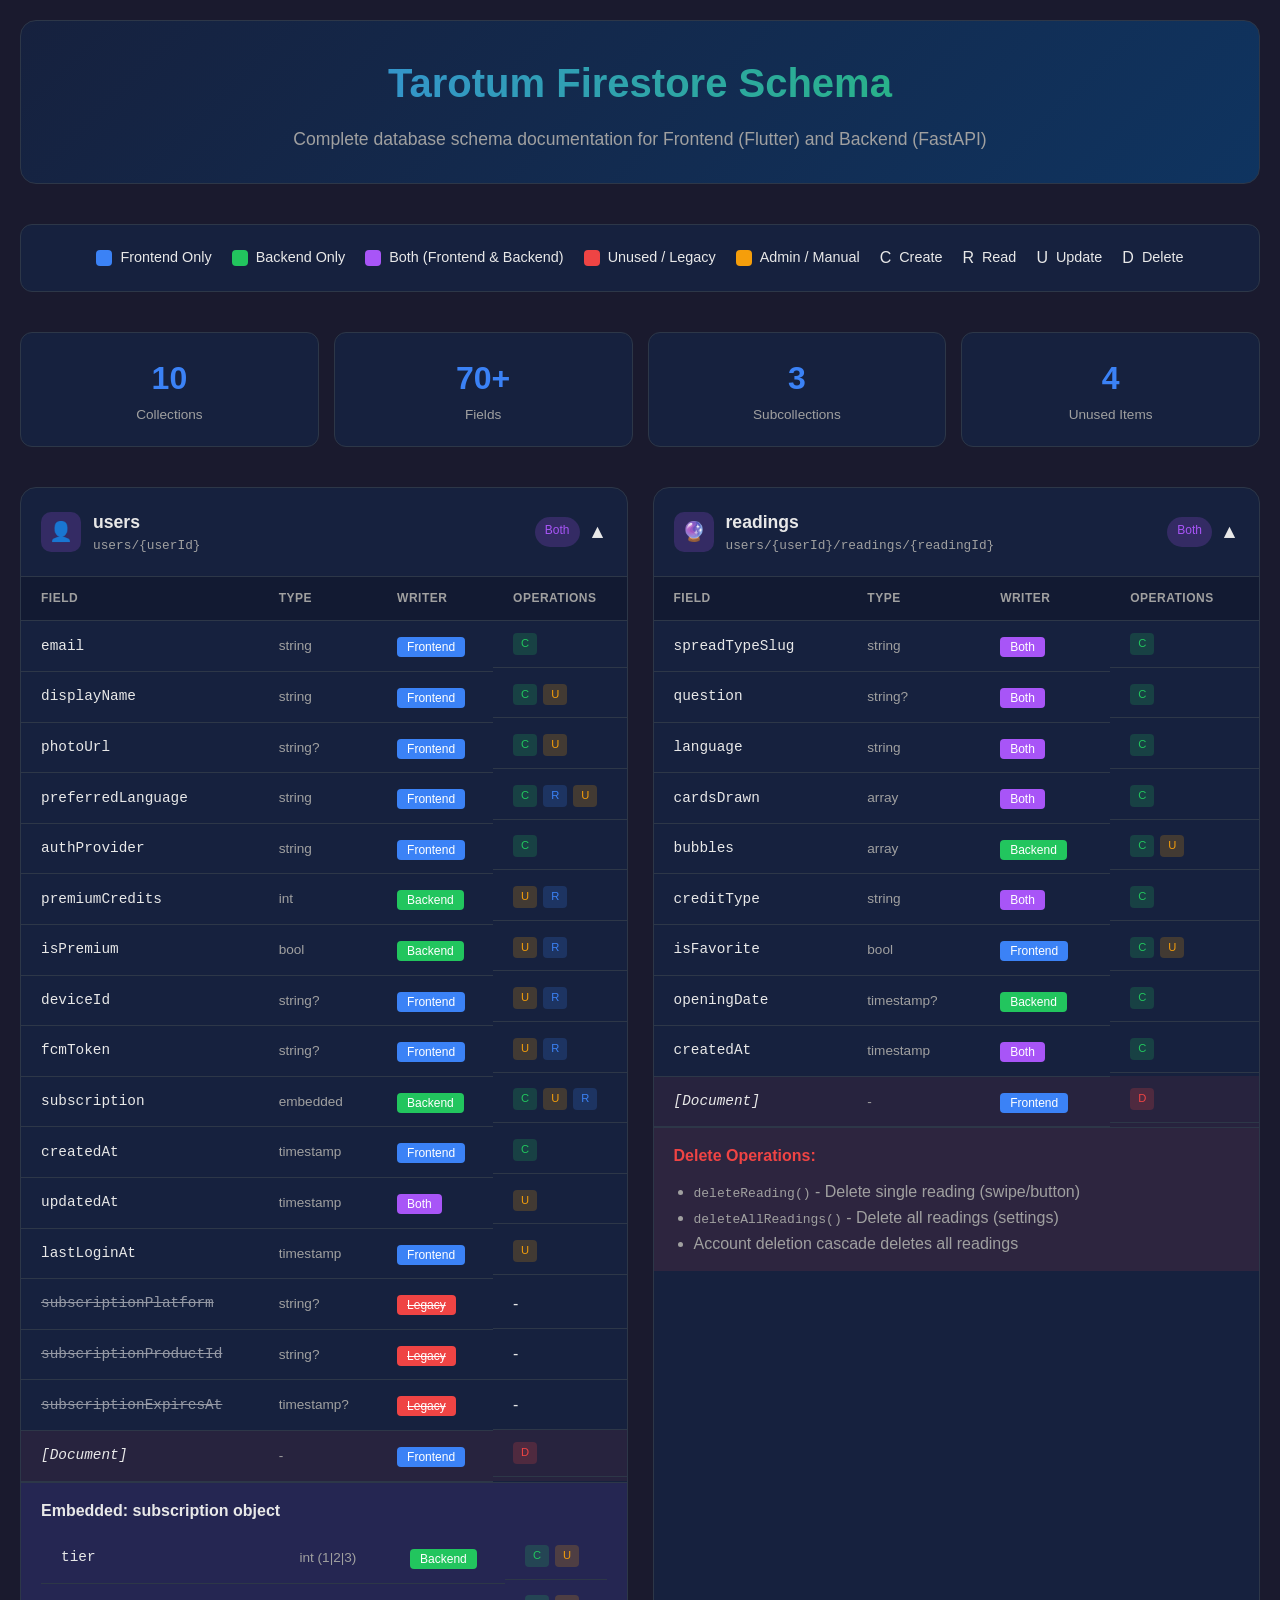
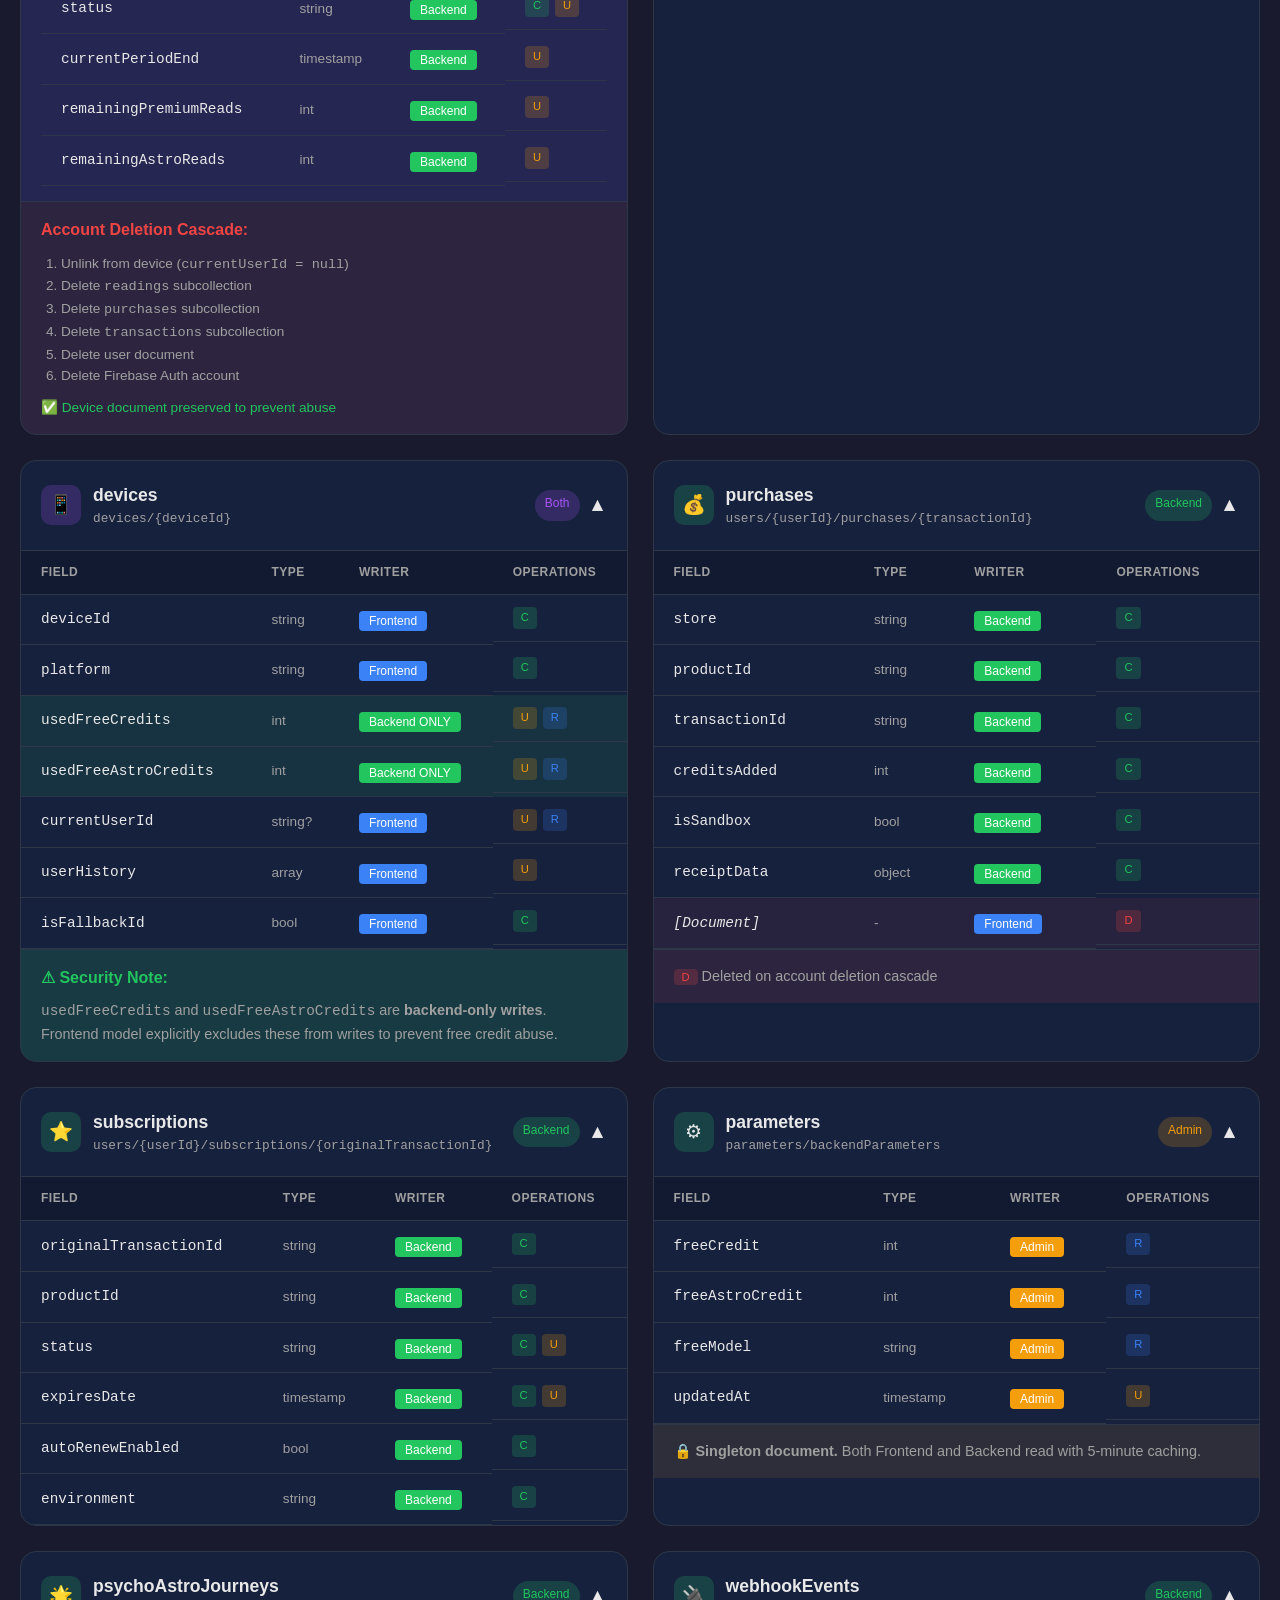
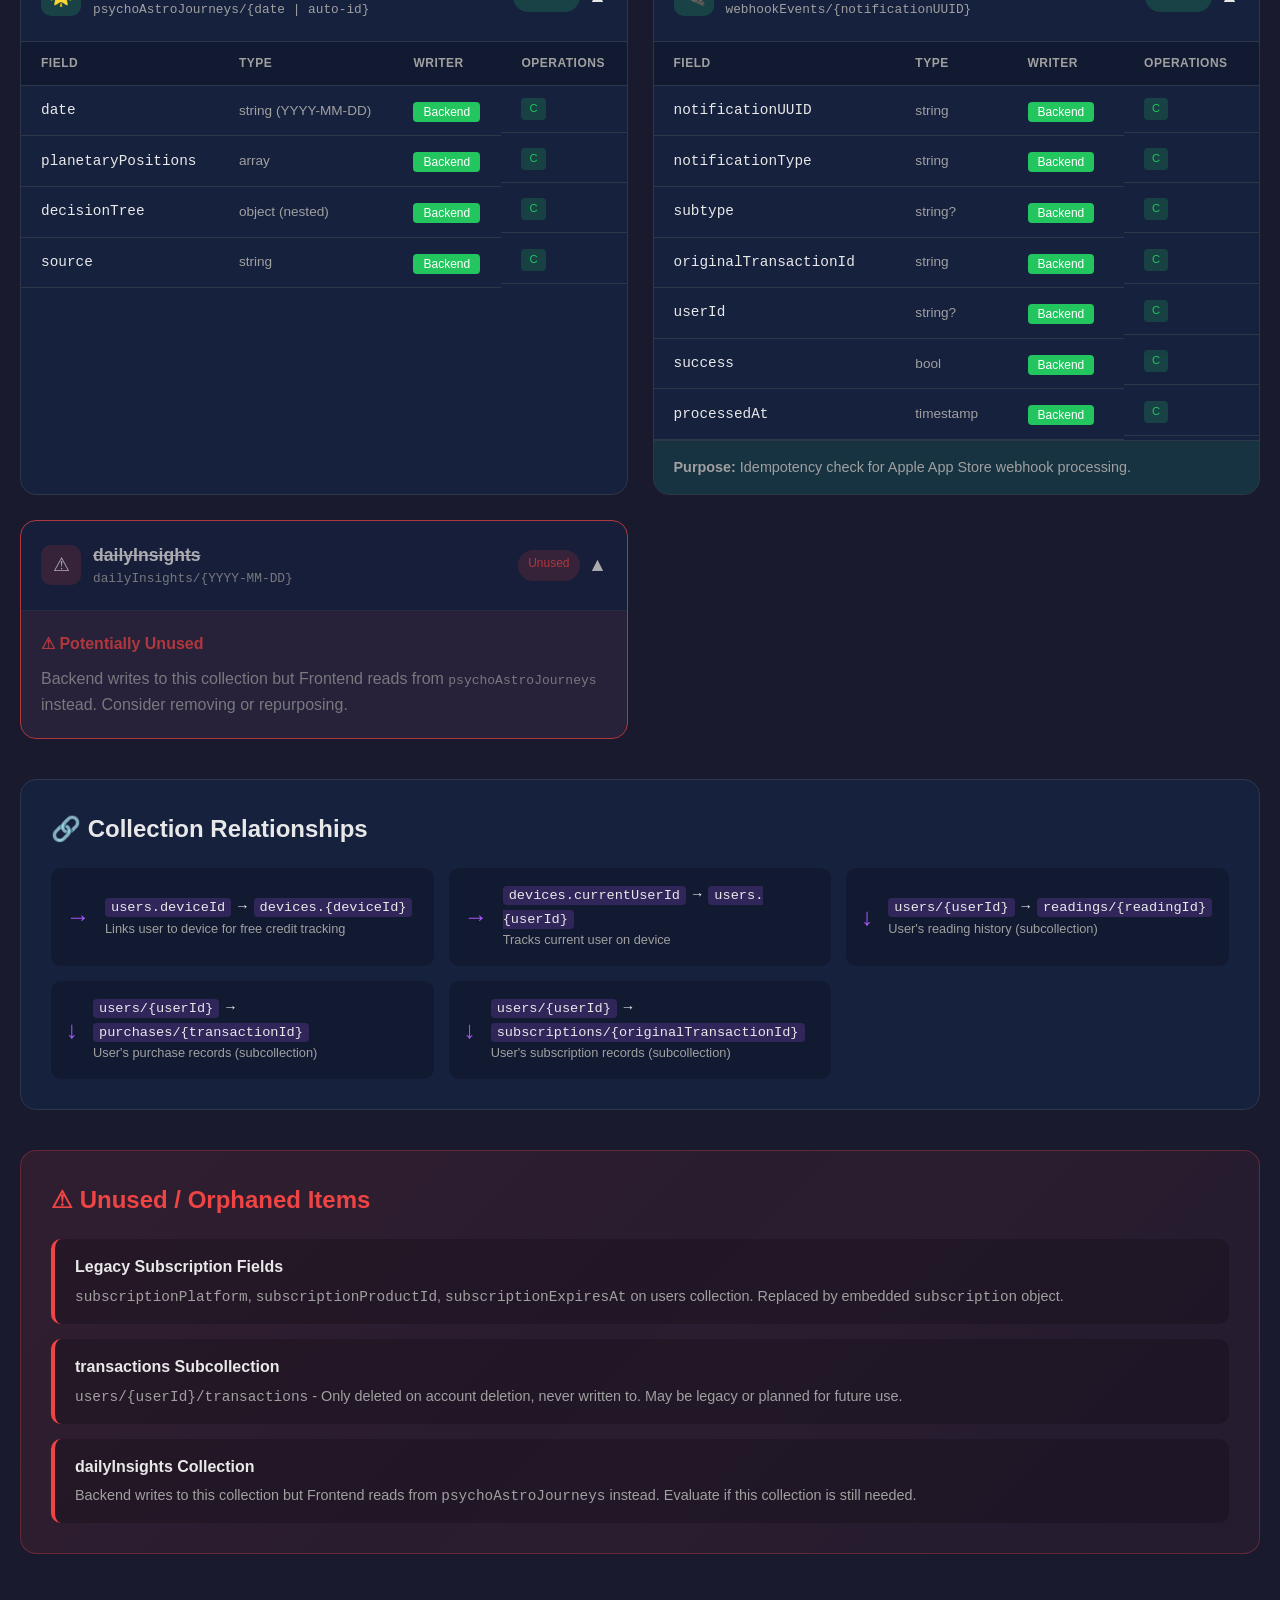
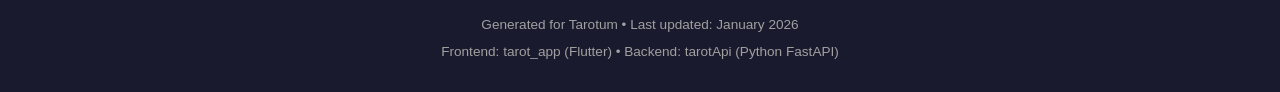
==== firestore-schema.html @ b643eccd "Update support email address across all documents from support@tarotum.app to tarotumusa@hotmail.com" ====
<!DOCTYPE html>
<html lang="en">
<head>
    <meta charset="UTF-8">
    <meta name="viewport" content="width=device-width, initial-scale=1.0">
    <title>Tarotum - Firestore Schema Documentation</title>
    <style>
        :root {
            --frontend-color: #3b82f6;
            --backend-color: #22c55e;
            --both-color: #a855f7;
            --unused-color: #ef4444;
            --admin-color: #f59e0b;
            --bg-dark: #1a1a2e;
            --bg-card: #16213e;
            --bg-card-hover: #1f3460;
            --text-primary: #e8e8e8;
            --text-secondary: #a0a0a0;
            --border-color: #2d3748;
        }

        * {
            margin: 0;
            padding: 0;
            box-sizing: border-box;
        }

        body {
            font-family: -apple-system, BlinkMacSystemFont, 'Segoe UI', Roboto, Oxygen, Ubuntu, sans-serif;
            background: var(--bg-dark);
            color: var(--text-primary);
            line-height: 1.6;
            padding: 20px;
        }

        .container {
            max-width: 1400px;
            margin: 0 auto;
        }

        header {
            text-align: center;
            margin-bottom: 40px;
            padding: 30px;
            background: linear-gradient(135deg, var(--bg-card) 0%, #0f3460 100%);
            border-radius: 16px;
            border: 1px solid var(--border-color);
        }

        header h1 {
            font-size: 2.5rem;
            margin-bottom: 10px;
            background: linear-gradient(90deg, var(--frontend-color), var(--backend-color));
            -webkit-background-clip: text;
            -webkit-text-fill-color: transparent;
            background-clip: text;
        }

        header p {
            color: var(--text-secondary);
            font-size: 1.1rem;
        }

        /* Legend */
        .legend {
            display: flex;
            flex-wrap: wrap;
            gap: 20px;
            justify-content: center;
            margin-bottom: 40px;
            padding: 20px;
            background: var(--bg-card);
            border-radius: 12px;
            border: 1px solid var(--border-color);
        }

        .legend-item {
            display: flex;
            align-items: center;
            gap: 8px;
            font-size: 0.9rem;
        }

        .legend-color {
            width: 16px;
            height: 16px;
            border-radius: 4px;
        }

        .legend-color.frontend { background: var(--frontend-color); }
        .legend-color.backend { background: var(--backend-color); }
        .legend-color.both { background: var(--both-color); }
        .legend-color.unused { background: var(--unused-color); }
        .legend-color.admin { background: var(--admin-color); }

        .legend-icon {
            font-size: 1rem;
        }

        /* Stats */
        .stats {
            display: grid;
            grid-template-columns: repeat(auto-fit, minmax(150px, 1fr));
            gap: 15px;
            margin-bottom: 40px;
        }

        .stat-card {
            background: var(--bg-card);
            padding: 20px;
            border-radius: 12px;
            text-align: center;
            border: 1px solid var(--border-color);
        }

        .stat-number {
            font-size: 2rem;
            font-weight: bold;
            color: var(--frontend-color);
        }

        .stat-label {
            color: var(--text-secondary);
            font-size: 0.85rem;
        }

        /* Collections Grid */
        .collections-grid {
            display: grid;
            grid-template-columns: repeat(auto-fit, minmax(400px, 1fr));
            gap: 25px;
            margin-bottom: 40px;
        }

        /* Collection Card */
        .collection-card {
            background: var(--bg-card);
            border-radius: 16px;
            border: 1px solid var(--border-color);
            overflow: hidden;
            transition: transform 0.2s, box-shadow 0.2s;
        }

        .collection-card:hover {
            transform: translateY(-4px);
            box-shadow: 0 10px 40px rgba(0, 0, 0, 0.3);
        }

        .collection-header {
            padding: 20px;
            cursor: pointer;
            display: flex;
            justify-content: space-between;
            align-items: center;
            border-bottom: 1px solid var(--border-color);
        }

        .collection-header:hover {
            background: var(--bg-card-hover);
        }

        .collection-title {
            display: flex;
            align-items: center;
            gap: 12px;
        }

        .collection-icon {
            width: 40px;
            height: 40px;
            border-radius: 10px;
            display: flex;
            align-items: center;
            justify-content: center;
            font-size: 1.2rem;
        }

        .collection-icon.frontend { background: rgba(59, 130, 246, 0.2); }
        .collection-icon.backend { background: rgba(34, 197, 94, 0.2); }
        .collection-icon.both { background: rgba(168, 85, 247, 0.2); }
        .collection-icon.unused { background: rgba(239, 68, 68, 0.2); }

        .collection-name {
            font-size: 1.1rem;
            font-weight: 600;
        }

        .collection-path {
            font-size: 0.8rem;
            color: var(--text-secondary);
            font-family: 'Monaco', 'Menlo', monospace;
        }

        .collection-badges {
            display: flex;
            gap: 8px;
        }

        .badge {
            padding: 4px 10px;
            border-radius: 20px;
            font-size: 0.75rem;
            font-weight: 500;
        }

        .badge.frontend { background: rgba(59, 130, 246, 0.2); color: var(--frontend-color); }
        .badge.backend { background: rgba(34, 197, 94, 0.2); color: var(--backend-color); }
        .badge.both { background: rgba(168, 85, 247, 0.2); color: var(--both-color); }
        .badge.unused { background: rgba(239, 68, 68, 0.2); color: var(--unused-color); }

        .toggle-icon {
            font-size: 1.2rem;
            transition: transform 0.3s;
        }

        .collection-card.expanded .toggle-icon {
            transform: rotate(180deg);
        }

        /* Fields Table */
        .fields-container {
            max-height: 0;
            overflow: hidden;
            transition: max-height 0.3s ease-out;
        }

        .collection-card.expanded .fields-container {
            max-height: 2000px;
        }

        .fields-table {
            width: 100%;
            border-collapse: collapse;
        }

        .fields-table th,
        .fields-table td {
            padding: 12px 20px;
            text-align: left;
            border-bottom: 1px solid var(--border-color);
        }

        .fields-table th {
            background: rgba(0, 0, 0, 0.2);
            font-size: 0.75rem;
            text-transform: uppercase;
            letter-spacing: 0.5px;
            color: var(--text-secondary);
        }

        .fields-table tr:hover {
            background: var(--bg-card-hover);
        }

        .field-name {
            font-family: 'Monaco', 'Menlo', monospace;
            font-size: 0.9rem;
        }

        .field-type {
            color: var(--text-secondary);
            font-size: 0.85rem;
        }

        .operations {
            display: flex;
            gap: 6px;
        }

        .op-badge {
            padding: 2px 8px;
            border-radius: 4px;
            font-size: 0.7rem;
            font-weight: 500;
        }

        .op-badge.create { background: rgba(34, 197, 94, 0.2); color: #22c55e; }
        .op-badge.read { background: rgba(59, 130, 246, 0.2); color: #3b82f6; }
        .op-badge.update { background: rgba(245, 158, 11, 0.2); color: #f59e0b; }
        .op-badge.delete { background: rgba(239, 68, 68, 0.2); color: #ef4444; }

        .writer-badge {
            padding: 3px 10px;
            border-radius: 4px;
            font-size: 0.75rem;
            font-weight: 500;
        }

        .writer-badge.frontend { background: var(--frontend-color); color: white; }
        .writer-badge.backend { background: var(--backend-color); color: white; }
        .writer-badge.both { background: var(--both-color); color: white; }
        .writer-badge.admin { background: var(--admin-color); color: white; }
        .writer-badge.unused { background: var(--unused-color); color: white; text-decoration: line-through; }

        /* Subcollection indicator */
        .subcollection-indicator {
            font-size: 0.7rem;
            color: var(--text-secondary);
            padding-left: 20px;
        }

        .subcollection-indicator::before {
            content: '└─ ';
        }

        /* Relationships Section */
        .relationships-section {
            margin-top: 40px;
            padding: 30px;
            background: var(--bg-card);
            border-radius: 16px;
            border: 1px solid var(--border-color);
        }

        .relationships-section h2 {
            margin-bottom: 20px;
            font-size: 1.5rem;
        }

        .relationship-list {
            display: grid;
            grid-template-columns: repeat(auto-fit, minmax(300px, 1fr));
            gap: 15px;
        }

        .relationship-item {
            display: flex;
            align-items: center;
            gap: 15px;
            padding: 15px;
            background: rgba(0, 0, 0, 0.2);
            border-radius: 10px;
        }

        .relationship-arrow {
            color: var(--both-color);
            font-size: 1.5rem;
        }

        .relationship-text {
            font-size: 0.9rem;
        }

        .relationship-text code {
            background: rgba(168, 85, 247, 0.2);
            padding: 2px 6px;
            border-radius: 4px;
            font-size: 0.85rem;
        }

        /* Unused Section */
        .unused-section {
            margin-top: 40px;
            padding: 30px;
            background: linear-gradient(135deg, rgba(239, 68, 68, 0.1), rgba(239, 68, 68, 0.05));
            border-radius: 16px;
            border: 1px solid rgba(239, 68, 68, 0.3);
        }

        .unused-section h2 {
            color: var(--unused-color);
            margin-bottom: 20px;
        }

        .unused-list {
            display: grid;
            gap: 15px;
        }

        .unused-item {
            padding: 15px 20px;
            background: rgba(0, 0, 0, 0.2);
            border-radius: 10px;
            border-left: 4px solid var(--unused-color);
        }

        .unused-item h4 {
            margin-bottom: 5px;
        }

        .unused-item p {
            color: var(--text-secondary);
            font-size: 0.9rem;
        }

        /* Footer */
        footer {
            text-align: center;
            margin-top: 40px;
            padding: 20px;
            color: var(--text-secondary);
            font-size: 0.85rem;
        }

        /* Responsive */
        @media (max-width: 768px) {
            .collections-grid {
                grid-template-columns: 1fr;
            }

            header h1 {
                font-size: 1.8rem;
            }

            .fields-table th,
            .fields-table td {
                padding: 10px 12px;
            }
        }
    </style>
</head>
<body>
    <div class="container">
        <header>
            <h1>Tarotum Firestore Schema</h1>
            <p>Complete database schema documentation for Frontend (Flutter) and Backend (FastAPI)</p>
        </header>

        <!-- Legend -->
        <div class="legend">
            <div class="legend-item">
                <div class="legend-color frontend"></div>
                <span>Frontend Only</span>
            </div>
            <div class="legend-item">
                <div class="legend-color backend"></div>
                <span>Backend Only</span>
            </div>
            <div class="legend-item">
                <div class="legend-color both"></div>
                <span>Both (Frontend & Backend)</span>
            </div>
            <div class="legend-item">
                <div class="legend-color unused"></div>
                <span>Unused / Legacy</span>
            </div>
            <div class="legend-item">
                <div class="legend-color admin"></div>
                <span>Admin / Manual</span>
            </div>
            <div class="legend-item">
                <span class="legend-icon">C</span>
                <span>Create</span>
            </div>
            <div class="legend-item">
                <span class="legend-icon">R</span>
                <span>Read</span>
            </div>
            <div class="legend-item">
                <span class="legend-icon">U</span>
                <span>Update</span>
            </div>
            <div class="legend-item">
                <span class="legend-icon">D</span>
                <span>Delete</span>
            </div>
        </div>

        <!-- Stats -->
        <div class="stats">
            <div class="stat-card">
                <div class="stat-number">10</div>
                <div class="stat-label">Collections</div>
            </div>
            <div class="stat-card">
                <div class="stat-number">70+</div>
                <div class="stat-label">Fields</div>
            </div>
            <div class="stat-card">
                <div class="stat-number">3</div>
                <div class="stat-label">Subcollections</div>
            </div>
            <div class="stat-card">
                <div class="stat-number">4</div>
                <div class="stat-label">Unused Items</div>
            </div>
        </div>

        <!-- Collections -->
        <div class="collections-grid">

            <!-- Users Collection -->
            <div class="collection-card" onclick="toggleCard(this)">
                <div class="collection-header">
                    <div class="collection-title">
                        <div class="collection-icon both">&#128100;</div>
                        <div>
                            <div class="collection-name">users</div>
                            <div class="collection-path">users/{userId}</div>
                        </div>
                    </div>
                    <div class="collection-badges">
                        <span class="badge both">Both</span>
                        <span class="toggle-icon">&#9660;</span>
                    </div>
                </div>
                <div class="fields-container">
                    <table class="fields-table">
                        <thead>
                            <tr>
                                <th>Field</th>
                                <th>Type</th>
                                <th>Writer</th>
                                <th>Operations</th>
                            </tr>
                        </thead>
                        <tbody>
                            <tr>
                                <td class="field-name">email</td>
                                <td class="field-type">string</td>
                                <td><span class="writer-badge frontend">Frontend</span></td>
                                <td class="operations"><span class="op-badge create">C</span></td>
                            </tr>
                            <tr>
                                <td class="field-name">displayName</td>
                                <td class="field-type">string</td>
                                <td><span class="writer-badge frontend">Frontend</span></td>
                                <td class="operations"><span class="op-badge create">C</span><span class="op-badge update">U</span></td>
                            </tr>
                            <tr>
                                <td class="field-name">photoUrl</td>
                                <td class="field-type">string?</td>
                                <td><span class="writer-badge frontend">Frontend</span></td>
                                <td class="operations"><span class="op-badge create">C</span><span class="op-badge update">U</span></td>
                            </tr>
                            <tr>
                                <td class="field-name">preferredLanguage</td>
                                <td class="field-type">string</td>
                                <td><span class="writer-badge frontend">Frontend</span></td>
                                <td class="operations"><span class="op-badge create">C</span><span class="op-badge read">R</span><span class="op-badge update">U</span></td>
                            </tr>
                            <tr>
                                <td class="field-name">authProvider</td>
                                <td class="field-type">string</td>
                                <td><span class="writer-badge frontend">Frontend</span></td>
                                <td class="operations"><span class="op-badge create">C</span></td>
                            </tr>
                            <tr>
                                <td class="field-name">premiumCredits</td>
                                <td class="field-type">int</td>
                                <td><span class="writer-badge backend">Backend</span></td>
                                <td class="operations"><span class="op-badge update">U</span><span class="op-badge read">R</span></td>
                            </tr>
                            <tr>
                                <td class="field-name">isPremium</td>
                                <td class="field-type">bool</td>
                                <td><span class="writer-badge backend">Backend</span></td>
                                <td class="operations"><span class="op-badge update">U</span><span class="op-badge read">R</span></td>
                            </tr>
                            <tr>
                                <td class="field-name">deviceId</td>
                                <td class="field-type">string?</td>
                                <td><span class="writer-badge frontend">Frontend</span></td>
                                <td class="operations"><span class="op-badge update">U</span><span class="op-badge read">R</span></td>
                            </tr>
                            <tr>
                                <td class="field-name">fcmToken</td>
                                <td class="field-type">string?</td>
                                <td><span class="writer-badge frontend">Frontend</span></td>
                                <td class="operations"><span class="op-badge update">U</span><span class="op-badge read">R</span></td>
                            </tr>
                            <tr>
                                <td class="field-name">subscription</td>
                                <td class="field-type">embedded</td>
                                <td><span class="writer-badge backend">Backend</span></td>
                                <td class="operations"><span class="op-badge create">C</span><span class="op-badge update">U</span><span class="op-badge read">R</span></td>
                            </tr>
                            <tr>
                                <td class="field-name">createdAt</td>
                                <td class="field-type">timestamp</td>
                                <td><span class="writer-badge frontend">Frontend</span></td>
                                <td class="operations"><span class="op-badge create">C</span></td>
                            </tr>
                            <tr>
                                <td class="field-name">updatedAt</td>
                                <td class="field-type">timestamp</td>
                                <td><span class="writer-badge both">Both</span></td>
                                <td class="operations"><span class="op-badge update">U</span></td>
                            </tr>
                            <tr>
                                <td class="field-name">lastLoginAt</td>
                                <td class="field-type">timestamp</td>
                                <td><span class="writer-badge frontend">Frontend</span></td>
                                <td class="operations"><span class="op-badge update">U</span></td>
                            </tr>
                            <tr>
                                <td class="field-name" style="text-decoration: line-through; opacity: 0.6;">subscriptionPlatform</td>
                                <td class="field-type">string?</td>
                                <td><span class="writer-badge unused">Legacy</span></td>
                                <td class="operations">-</td>
                            </tr>
                            <tr>
                                <td class="field-name" style="text-decoration: line-through; opacity: 0.6;">subscriptionProductId</td>
                                <td class="field-type">string?</td>
                                <td><span class="writer-badge unused">Legacy</span></td>
                                <td class="operations">-</td>
                            </tr>
                            <tr>
                                <td class="field-name" style="text-decoration: line-through; opacity: 0.6;">subscriptionExpiresAt</td>
                                <td class="field-type">timestamp?</td>
                                <td><span class="writer-badge unused">Legacy</span></td>
                                <td class="operations">-</td>
                            </tr>
                            <tr style="background: rgba(239, 68, 68, 0.08);">
                                <td class="field-name" style="font-style: italic;">[Document]</td>
                                <td class="field-type">-</td>
                                <td><span class="writer-badge frontend">Frontend</span></td>
                                <td class="operations"><span class="op-badge delete">D</span></td>
                            </tr>
                        </tbody>
                    </table>
                    <div style="padding: 15px 20px; background: rgba(168, 85, 247, 0.1); border-top: 1px solid var(--border-color);">
                        <strong>Embedded: subscription object</strong>
                        <table class="fields-table" style="margin-top: 10px;">
                            <tbody>
                                <tr>
                                    <td class="field-name">tier</td>
                                    <td class="field-type">int (1|2|3)</td>
                                    <td><span class="writer-badge backend">Backend</span></td>
                                    <td class="operations"><span class="op-badge create">C</span><span class="op-badge update">U</span></td>
                                </tr>
                                <tr>
                                    <td class="field-name">status</td>
                                    <td class="field-type">string</td>
                                    <td><span class="writer-badge backend">Backend</span></td>
                                    <td class="operations"><span class="op-badge create">C</span><span class="op-badge update">U</span></td>
                                </tr>
                                <tr>
                                    <td class="field-name">currentPeriodEnd</td>
                                    <td class="field-type">timestamp</td>
                                    <td><span class="writer-badge backend">Backend</span></td>
                                    <td class="operations"><span class="op-badge update">U</span></td>
                                </tr>
                                <tr>
                                    <td class="field-name">remainingPremiumReads</td>
                                    <td class="field-type">int</td>
                                    <td><span class="writer-badge backend">Backend</span></td>
                                    <td class="operations"><span class="op-badge update">U</span></td>
                                </tr>
                                <tr>
                                    <td class="field-name">remainingAstroReads</td>
                                    <td class="field-type">int</td>
                                    <td><span class="writer-badge backend">Backend</span></td>
                                    <td class="operations"><span class="op-badge update">U</span></td>
                                </tr>
                            </tbody>
                        </table>
                    </div>
                    <div style="padding: 15px 20px; background: rgba(239, 68, 68, 0.1); border-top: 1px solid var(--border-color);">
                        <strong style="color: var(--unused-color);">Account Deletion Cascade:</strong>
                        <ol style="margin-top: 10px; padding-left: 20px; color: var(--text-secondary); font-size: 0.85rem;">
                            <li>Unlink from device (<code>currentUserId = null</code>)</li>
                            <li>Delete <code>readings</code> subcollection</li>
                            <li>Delete <code>purchases</code> subcollection</li>
                            <li>Delete <code>transactions</code> subcollection</li>
                            <li>Delete user document</li>
                            <li>Delete Firebase Auth account</li>
                        </ol>
                        <p style="margin-top: 10px; font-size: 0.85rem; color: var(--backend-color);">
                            &#9989; Device document preserved to prevent abuse
                        </p>
                    </div>
                </div>
            </div>

            <!-- Readings Subcollection -->
            <div class="collection-card" onclick="toggleCard(this)">
                <div class="collection-header">
                    <div class="collection-title">
                        <div class="collection-icon both">&#128302;</div>
                        <div>
                            <div class="collection-name">readings</div>
                            <div class="collection-path">users/{userId}/readings/{readingId}</div>
                        </div>
                    </div>
                    <div class="collection-badges">
                        <span class="badge both">Both</span>
                        <span class="toggle-icon">&#9660;</span>
                    </div>
                </div>
                <div class="fields-container">
                    <table class="fields-table">
                        <thead>
                            <tr>
                                <th>Field</th>
                                <th>Type</th>
                                <th>Writer</th>
                                <th>Operations</th>
                            </tr>
                        </thead>
                        <tbody>
                            <tr>
                                <td class="field-name">spreadTypeSlug</td>
                                <td class="field-type">string</td>
                                <td><span class="writer-badge both">Both</span></td>
                                <td class="operations"><span class="op-badge create">C</span></td>
                            </tr>
                            <tr>
                                <td class="field-name">question</td>
                                <td class="field-type">string?</td>
                                <td><span class="writer-badge both">Both</span></td>
                                <td class="operations"><span class="op-badge create">C</span></td>
                            </tr>
                            <tr>
                                <td class="field-name">language</td>
                                <td class="field-type">string</td>
                                <td><span class="writer-badge both">Both</span></td>
                                <td class="operations"><span class="op-badge create">C</span></td>
                            </tr>
                            <tr>
                                <td class="field-name">cardsDrawn</td>
                                <td class="field-type">array</td>
                                <td><span class="writer-badge both">Both</span></td>
                                <td class="operations"><span class="op-badge create">C</span></td>
                            </tr>
                            <tr>
                                <td class="field-name">bubbles</td>
                                <td class="field-type">array</td>
                                <td><span class="writer-badge backend">Backend</span></td>
                                <td class="operations"><span class="op-badge create">C</span><span class="op-badge update">U</span></td>
                            </tr>
                            <tr>
                                <td class="field-name">creditType</td>
                                <td class="field-type">string</td>
                                <td><span class="writer-badge both">Both</span></td>
                                <td class="operations"><span class="op-badge create">C</span></td>
                            </tr>
                            <tr>
                                <td class="field-name">isFavorite</td>
                                <td class="field-type">bool</td>
                                <td><span class="writer-badge frontend">Frontend</span></td>
                                <td class="operations"><span class="op-badge create">C</span><span class="op-badge update">U</span></td>
                            </tr>
                            <tr>
                                <td class="field-name">openingDate</td>
                                <td class="field-type">timestamp?</td>
                                <td><span class="writer-badge backend">Backend</span></td>
                                <td class="operations"><span class="op-badge create">C</span></td>
                            </tr>
                            <tr>
                                <td class="field-name">createdAt</td>
                                <td class="field-type">timestamp</td>
                                <td><span class="writer-badge both">Both</span></td>
                                <td class="operations"><span class="op-badge create">C</span></td>
                            </tr>
                            <tr style="background: rgba(239, 68, 68, 0.08);">
                                <td class="field-name" style="font-style: italic;">[Document]</td>
                                <td class="field-type">-</td>
                                <td><span class="writer-badge frontend">Frontend</span></td>
                                <td class="operations"><span class="op-badge delete">D</span></td>
                            </tr>
                        </tbody>
                    </table>
                    <div style="padding: 15px 20px; background: rgba(239, 68, 68, 0.1); border-top: 1px solid var(--border-color);">
                        <strong style="color: var(--unused-color);">Delete Operations:</strong>
                        <ul style="margin-top: 10px; padding-left: 20px; color: var(--text-secondary);">
                            <li><code>deleteReading()</code> - Delete single reading (swipe/button)</li>
                            <li><code>deleteAllReadings()</code> - Delete all readings (settings)</li>
                            <li>Account deletion cascade deletes all readings</li>
                        </ul>
                    </div>
                </div>
            </div>

            <!-- Devices Collection -->
            <div class="collection-card" onclick="toggleCard(this)">
                <div class="collection-header">
                    <div class="collection-title">
                        <div class="collection-icon both">&#128241;</div>
                        <div>
                            <div class="collection-name">devices</div>
                            <div class="collection-path">devices/{deviceId}</div>
                        </div>
                    </div>
                    <div class="collection-badges">
                        <span class="badge both">Both</span>
                        <span class="toggle-icon">&#9660;</span>
                    </div>
                </div>
                <div class="fields-container">
                    <table class="fields-table">
                        <thead>
                            <tr>
                                <th>Field</th>
                                <th>Type</th>
                                <th>Writer</th>
                                <th>Operations</th>
                            </tr>
                        </thead>
                        <tbody>
                            <tr>
                                <td class="field-name">deviceId</td>
                                <td class="field-type">string</td>
                                <td><span class="writer-badge frontend">Frontend</span></td>
                                <td class="operations"><span class="op-badge create">C</span></td>
                            </tr>
                            <tr>
                                <td class="field-name">platform</td>
                                <td class="field-type">string</td>
                                <td><span class="writer-badge frontend">Frontend</span></td>
                                <td class="operations"><span class="op-badge create">C</span></td>
                            </tr>
                            <tr style="background: rgba(34, 197, 94, 0.1);">
                                <td class="field-name">usedFreeCredits</td>
                                <td class="field-type">int</td>
                                <td><span class="writer-badge backend">Backend ONLY</span></td>
                                <td class="operations"><span class="op-badge update">U</span><span class="op-badge read">R</span></td>
                            </tr>
                            <tr style="background: rgba(34, 197, 94, 0.1);">
                                <td class="field-name">usedFreeAstroCredits</td>
                                <td class="field-type">int</td>
                                <td><span class="writer-badge backend">Backend ONLY</span></td>
                                <td class="operations"><span class="op-badge update">U</span><span class="op-badge read">R</span></td>
                            </tr>
                            <tr>
                                <td class="field-name">currentUserId</td>
                                <td class="field-type">string?</td>
                                <td><span class="writer-badge frontend">Frontend</span></td>
                                <td class="operations"><span class="op-badge update">U</span><span class="op-badge read">R</span></td>
                            </tr>
                            <tr>
                                <td class="field-name">userHistory</td>
                                <td class="field-type">array</td>
                                <td><span class="writer-badge frontend">Frontend</span></td>
                                <td class="operations"><span class="op-badge update">U</span></td>
                            </tr>
                            <tr>
                                <td class="field-name">isFallbackId</td>
                                <td class="field-type">bool</td>
                                <td><span class="writer-badge frontend">Frontend</span></td>
                                <td class="operations"><span class="op-badge create">C</span></td>
                            </tr>
                        </tbody>
                    </table>
                    <div style="padding: 15px 20px; background: rgba(34, 197, 94, 0.15); border-top: 1px solid var(--border-color);">
                        <strong style="color: var(--backend-color);">&#9888; Security Note:</strong>
                        <p style="margin-top: 8px; font-size: 0.9rem; color: var(--text-secondary);">
                            <code>usedFreeCredits</code> and <code>usedFreeAstroCredits</code> are <strong>backend-only writes</strong>.
                            Frontend model explicitly excludes these from writes to prevent free credit abuse.
                        </p>
                    </div>
                </div>
            </div>

            <!-- Purchases Subcollection -->
            <div class="collection-card" onclick="toggleCard(this)">
                <div class="collection-header">
                    <div class="collection-title">
                        <div class="collection-icon backend">&#128176;</div>
                        <div>
                            <div class="collection-name">purchases</div>
                            <div class="collection-path">users/{userId}/purchases/{transactionId}</div>
                        </div>
                    </div>
                    <div class="collection-badges">
                        <span class="badge backend">Backend</span>
                        <span class="toggle-icon">&#9660;</span>
                    </div>
                </div>
                <div class="fields-container">
                    <table class="fields-table">
                        <thead>
                            <tr>
                                <th>Field</th>
                                <th>Type</th>
                                <th>Writer</th>
                                <th>Operations</th>
                            </tr>
                        </thead>
                        <tbody>
                            <tr>
                                <td class="field-name">store</td>
                                <td class="field-type">string</td>
                                <td><span class="writer-badge backend">Backend</span></td>
                                <td class="operations"><span class="op-badge create">C</span></td>
                            </tr>
                            <tr>
                                <td class="field-name">productId</td>
                                <td class="field-type">string</td>
                                <td><span class="writer-badge backend">Backend</span></td>
                                <td class="operations"><span class="op-badge create">C</span></td>
                            </tr>
                            <tr>
                                <td class="field-name">transactionId</td>
                                <td class="field-type">string</td>
                                <td><span class="writer-badge backend">Backend</span></td>
                                <td class="operations"><span class="op-badge create">C</span></td>
                            </tr>
                            <tr>
                                <td class="field-name">creditsAdded</td>
                                <td class="field-type">int</td>
                                <td><span class="writer-badge backend">Backend</span></td>
                                <td class="operations"><span class="op-badge create">C</span></td>
                            </tr>
                            <tr>
                                <td class="field-name">isSandbox</td>
                                <td class="field-type">bool</td>
                                <td><span class="writer-badge backend">Backend</span></td>
                                <td class="operations"><span class="op-badge create">C</span></td>
                            </tr>
                            <tr>
                                <td class="field-name">receiptData</td>
                                <td class="field-type">object</td>
                                <td><span class="writer-badge backend">Backend</span></td>
                                <td class="operations"><span class="op-badge create">C</span></td>
                            </tr>
                            <tr style="background: rgba(239, 68, 68, 0.08);">
                                <td class="field-name" style="font-style: italic;">[Document]</td>
                                <td class="field-type">-</td>
                                <td><span class="writer-badge frontend">Frontend</span></td>
                                <td class="operations"><span class="op-badge delete">D</span></td>
                            </tr>
                        </tbody>
                    </table>
                    <div style="padding: 15px 20px; background: rgba(239, 68, 68, 0.1); border-top: 1px solid var(--border-color);">
                        <p style="font-size: 0.9rem; color: var(--text-secondary);">
                            <span class="op-badge delete">D</span> Deleted on account deletion cascade
                        </p>
                    </div>
                </div>
            </div>

            <!-- Subscriptions Subcollection -->
            <div class="collection-card" onclick="toggleCard(this)">
                <div class="collection-header">
                    <div class="collection-title">
                        <div class="collection-icon backend">&#11088;</div>
                        <div>
                            <div class="collection-name">subscriptions</div>
                            <div class="collection-path">users/{userId}/subscriptions/{originalTransactionId}</div>
                        </div>
                    </div>
                    <div class="collection-badges">
                        <span class="badge backend">Backend</span>
                        <span class="toggle-icon">&#9660;</span>
                    </div>
                </div>
                <div class="fields-container">
                    <table class="fields-table">
                        <thead>
                            <tr>
                                <th>Field</th>
                                <th>Type</th>
                                <th>Writer</th>
                                <th>Operations</th>
                            </tr>
                        </thead>
                        <tbody>
                            <tr>
                                <td class="field-name">originalTransactionId</td>
                                <td class="field-type">string</td>
                                <td><span class="writer-badge backend">Backend</span></td>
                                <td class="operations"><span class="op-badge create">C</span></td>
                            </tr>
                            <tr>
                                <td class="field-name">productId</td>
                                <td class="field-type">string</td>
                                <td><span class="writer-badge backend">Backend</span></td>
                                <td class="operations"><span class="op-badge create">C</span></td>
                            </tr>
                            <tr>
                                <td class="field-name">status</td>
                                <td class="field-type">string</td>
                                <td><span class="writer-badge backend">Backend</span></td>
                                <td class="operations"><span class="op-badge create">C</span><span class="op-badge update">U</span></td>
                            </tr>
                            <tr>
                                <td class="field-name">expiresDate</td>
                                <td class="field-type">timestamp</td>
                                <td><span class="writer-badge backend">Backend</span></td>
                                <td class="operations"><span class="op-badge create">C</span><span class="op-badge update">U</span></td>
                            </tr>
                            <tr>
                                <td class="field-name">autoRenewEnabled</td>
                                <td class="field-type">bool</td>
                                <td><span class="writer-badge backend">Backend</span></td>
                                <td class="operations"><span class="op-badge create">C</span></td>
                            </tr>
                            <tr>
                                <td class="field-name">environment</td>
                                <td class="field-type">string</td>
                                <td><span class="writer-badge backend">Backend</span></td>
                                <td class="operations"><span class="op-badge create">C</span></td>
                            </tr>
                        </tbody>
                    </table>
                </div>
            </div>

            <!-- Parameters Collection -->
            <div class="collection-card" onclick="toggleCard(this)">
                <div class="collection-header">
                    <div class="collection-title">
                        <div class="collection-icon backend">&#9881;</div>
                        <div>
                            <div class="collection-name">parameters</div>
                            <div class="collection-path">parameters/backendParameters</div>
                        </div>
                    </div>
                    <div class="collection-badges">
                        <span class="badge admin" style="background: rgba(245, 158, 11, 0.2); color: var(--admin-color);">Admin</span>
                        <span class="toggle-icon">&#9660;</span>
                    </div>
                </div>
                <div class="fields-container">
                    <table class="fields-table">
                        <thead>
                            <tr>
                                <th>Field</th>
                                <th>Type</th>
                                <th>Writer</th>
                                <th>Operations</th>
                            </tr>
                        </thead>
                        <tbody>
                            <tr>
                                <td class="field-name">freeCredit</td>
                                <td class="field-type">int</td>
                                <td><span class="writer-badge admin">Admin</span></td>
                                <td class="operations"><span class="op-badge read">R</span></td>
                            </tr>
                            <tr>
                                <td class="field-name">freeAstroCredit</td>
                                <td class="field-type">int</td>
                                <td><span class="writer-badge admin">Admin</span></td>
                                <td class="operations"><span class="op-badge read">R</span></td>
                            </tr>
                            <tr>
                                <td class="field-name">freeModel</td>
                                <td class="field-type">string</td>
                                <td><span class="writer-badge admin">Admin</span></td>
                                <td class="operations"><span class="op-badge read">R</span></td>
                            </tr>
                            <tr>
                                <td class="field-name">updatedAt</td>
                                <td class="field-type">timestamp</td>
                                <td><span class="writer-badge admin">Admin</span></td>
                                <td class="operations"><span class="op-badge update">U</span></td>
                            </tr>
                        </tbody>
                    </table>
                    <div style="padding: 15px 20px; background: rgba(245, 158, 11, 0.1); border-top: 1px solid var(--border-color);">
                        <p style="font-size: 0.9rem; color: var(--text-secondary);">
                            &#128274; <strong>Singleton document.</strong> Both Frontend and Backend read with 5-minute caching.
                        </p>
                    </div>
                </div>
            </div>

            <!-- PsychoAstroJourneys Collection -->
            <div class="collection-card" onclick="toggleCard(this)">
                <div class="collection-header">
                    <div class="collection-title">
                        <div class="collection-icon backend">&#127775;</div>
                        <div>
                            <div class="collection-name">psychoAstroJourneys</div>
                            <div class="collection-path">psychoAstroJourneys/{date | auto-id}</div>
                        </div>
                    </div>
                    <div class="collection-badges">
                        <span class="badge backend">Backend</span>
                        <span class="toggle-icon">&#9660;</span>
                    </div>
                </div>
                <div class="fields-container">
                    <table class="fields-table">
                        <thead>
                            <tr>
                                <th>Field</th>
                                <th>Type</th>
                                <th>Writer</th>
                                <th>Operations</th>
                            </tr>
                        </thead>
                        <tbody>
                            <tr>
                                <td class="field-name">date</td>
                                <td class="field-type">string (YYYY-MM-DD)</td>
                                <td><span class="writer-badge backend">Backend</span></td>
                                <td class="operations"><span class="op-badge create">C</span></td>
                            </tr>
                            <tr>
                                <td class="field-name">planetaryPositions</td>
                                <td class="field-type">array</td>
                                <td><span class="writer-badge backend">Backend</span></td>
                                <td class="operations"><span class="op-badge create">C</span></td>
                            </tr>
                            <tr>
                                <td class="field-name">decisionTree</td>
                                <td class="field-type">object (nested)</td>
                                <td><span class="writer-badge backend">Backend</span></td>
                                <td class="operations"><span class="op-badge create">C</span></td>
                            </tr>
                            <tr>
                                <td class="field-name">source</td>
                                <td class="field-type">string</td>
                                <td><span class="writer-badge backend">Backend</span></td>
                                <td class="operations"><span class="op-badge create">C</span></td>
                            </tr>
                        </tbody>
                    </table>
                </div>
            </div>

            <!-- WebhookEvents Collection -->
            <div class="collection-card" onclick="toggleCard(this)">
                <div class="collection-header">
                    <div class="collection-title">
                        <div class="collection-icon backend">&#128268;</div>
                        <div>
                            <div class="collection-name">webhookEvents</div>
                            <div class="collection-path">webhookEvents/{notificationUUID}</div>
                        </div>
                    </div>
                    <div class="collection-badges">
                        <span class="badge backend">Backend</span>
                        <span class="toggle-icon">&#9660;</span>
                    </div>
                </div>
                <div class="fields-container">
                    <table class="fields-table">
                        <thead>
                            <tr>
                                <th>Field</th>
                                <th>Type</th>
                                <th>Writer</th>
                                <th>Operations</th>
                            </tr>
                        </thead>
                        <tbody>
                            <tr>
                                <td class="field-name">notificationUUID</td>
                                <td class="field-type">string</td>
                                <td><span class="writer-badge backend">Backend</span></td>
                                <td class="operations"><span class="op-badge create">C</span></td>
                            </tr>
                            <tr>
                                <td class="field-name">notificationType</td>
                                <td class="field-type">string</td>
                                <td><span class="writer-badge backend">Backend</span></td>
                                <td class="operations"><span class="op-badge create">C</span></td>
                            </tr>
                            <tr>
                                <td class="field-name">subtype</td>
                                <td class="field-type">string?</td>
                                <td><span class="writer-badge backend">Backend</span></td>
                                <td class="operations"><span class="op-badge create">C</span></td>
                            </tr>
                            <tr>
                                <td class="field-name">originalTransactionId</td>
                                <td class="field-type">string</td>
                                <td><span class="writer-badge backend">Backend</span></td>
                                <td class="operations"><span class="op-badge create">C</span></td>
                            </tr>
                            <tr>
                                <td class="field-name">userId</td>
                                <td class="field-type">string?</td>
                                <td><span class="writer-badge backend">Backend</span></td>
                                <td class="operations"><span class="op-badge create">C</span></td>
                            </tr>
                            <tr>
                                <td class="field-name">success</td>
                                <td class="field-type">bool</td>
                                <td><span class="writer-badge backend">Backend</span></td>
                                <td class="operations"><span class="op-badge create">C</span></td>
                            </tr>
                            <tr>
                                <td class="field-name">processedAt</td>
                                <td class="field-type">timestamp</td>
                                <td><span class="writer-badge backend">Backend</span></td>
                                <td class="operations"><span class="op-badge create">C</span></td>
                            </tr>
                        </tbody>
                    </table>
                    <div style="padding: 15px 20px; background: rgba(34, 197, 94, 0.1); border-top: 1px solid var(--border-color);">
                        <p style="font-size: 0.9rem; color: var(--text-secondary);">
                            <strong>Purpose:</strong> Idempotency check for Apple App Store webhook processing.
                        </p>
                    </div>
                </div>
            </div>

            <!-- DailyInsights Collection (Unused) -->
            <div class="collection-card" onclick="toggleCard(this)" style="opacity: 0.7; border-color: var(--unused-color);">
                <div class="collection-header">
                    <div class="collection-title">
                        <div class="collection-icon unused">&#9888;</div>
                        <div>
                            <div class="collection-name" style="text-decoration: line-through;">dailyInsights</div>
                            <div class="collection-path">dailyInsights/{YYYY-MM-DD}</div>
                        </div>
                    </div>
                    <div class="collection-badges">
                        <span class="badge unused">Unused</span>
                        <span class="toggle-icon">&#9660;</span>
                    </div>
                </div>
                <div class="fields-container">
                    <div style="padding: 20px; background: rgba(239, 68, 68, 0.1);">
                        <p style="color: var(--unused-color); font-weight: bold;">&#9888; Potentially Unused</p>
                        <p style="margin-top: 10px; color: var(--text-secondary);">
                            Backend writes to this collection but Frontend reads from <code>psychoAstroJourneys</code> instead.
                            Consider removing or repurposing.
                        </p>
                    </div>
                </div>
            </div>

        </div>

        <!-- Relationships Section -->
        <div class="relationships-section">
            <h2>&#128279; Collection Relationships</h2>
            <div class="relationship-list">
                <div class="relationship-item">
                    <span class="relationship-arrow">&#8594;</span>
                    <div class="relationship-text">
                        <code>users.deviceId</code> &#8594; <code>devices.{deviceId}</code>
                        <div style="font-size: 0.8rem; color: var(--text-secondary);">Links user to device for free credit tracking</div>
                    </div>
                </div>
                <div class="relationship-item">
                    <span class="relationship-arrow">&#8594;</span>
                    <div class="relationship-text">
                        <code>devices.currentUserId</code> &#8594; <code>users.{userId}</code>
                        <div style="font-size: 0.8rem; color: var(--text-secondary);">Tracks current user on device</div>
                    </div>
                </div>
                <div class="relationship-item">
                    <span class="relationship-arrow">&#8595;</span>
                    <div class="relationship-text">
                        <code>users/{userId}</code> &#8594; <code>readings/{readingId}</code>
                        <div style="font-size: 0.8rem; color: var(--text-secondary);">User's reading history (subcollection)</div>
                    </div>
                </div>
                <div class="relationship-item">
                    <span class="relationship-arrow">&#8595;</span>
                    <div class="relationship-text">
                        <code>users/{userId}</code> &#8594; <code>purchases/{transactionId}</code>
                        <div style="font-size: 0.8rem; color: var(--text-secondary);">User's purchase records (subcollection)</div>
                    </div>
                </div>
                <div class="relationship-item">
                    <span class="relationship-arrow">&#8595;</span>
                    <div class="relationship-text">
                        <code>users/{userId}</code> &#8594; <code>subscriptions/{originalTransactionId}</code>
                        <div style="font-size: 0.8rem; color: var(--text-secondary);">User's subscription records (subcollection)</div>
                    </div>
                </div>
            </div>
        </div>

        <!-- Unused/Orphaned Section -->
        <div class="unused-section">
            <h2>&#9888; Unused / Orphaned Items</h2>
            <div class="unused-list">
                <div class="unused-item">
                    <h4>Legacy Subscription Fields</h4>
                    <p>
                        <code>subscriptionPlatform</code>, <code>subscriptionProductId</code>, <code>subscriptionExpiresAt</code>
                        on users collection. Replaced by embedded <code>subscription</code> object.
                    </p>
                </div>
                <div class="unused-item">
                    <h4>transactions Subcollection</h4>
                    <p>
                        <code>users/{userId}/transactions</code> - Only deleted on account deletion, never written to.
                        May be legacy or planned for future use.
                    </p>
                </div>
                <div class="unused-item">
                    <h4>dailyInsights Collection</h4>
                    <p>
                        Backend writes to this collection but Frontend reads from <code>psychoAstroJourneys</code> instead.
                        Evaluate if this collection is still needed.
                    </p>
                </div>
            </div>
        </div>

        <footer>
            <p>Generated for Tarotum &bull; Last updated: January 2026</p>
            <p style="margin-top: 5px;">Frontend: tarot_app (Flutter) &bull; Backend: tarotApi (Python FastAPI)</p>
        </footer>
    </div>

    <script>
        function toggleCard(card) {
            card.classList.toggle('expanded');
        }

        // Expand all cards by default on desktop
        if (window.innerWidth > 768) {
            document.querySelectorAll('.collection-card').forEach(card => {
                card.classList.add('expanded');
            });
        }
    </script>
</body>
</html>
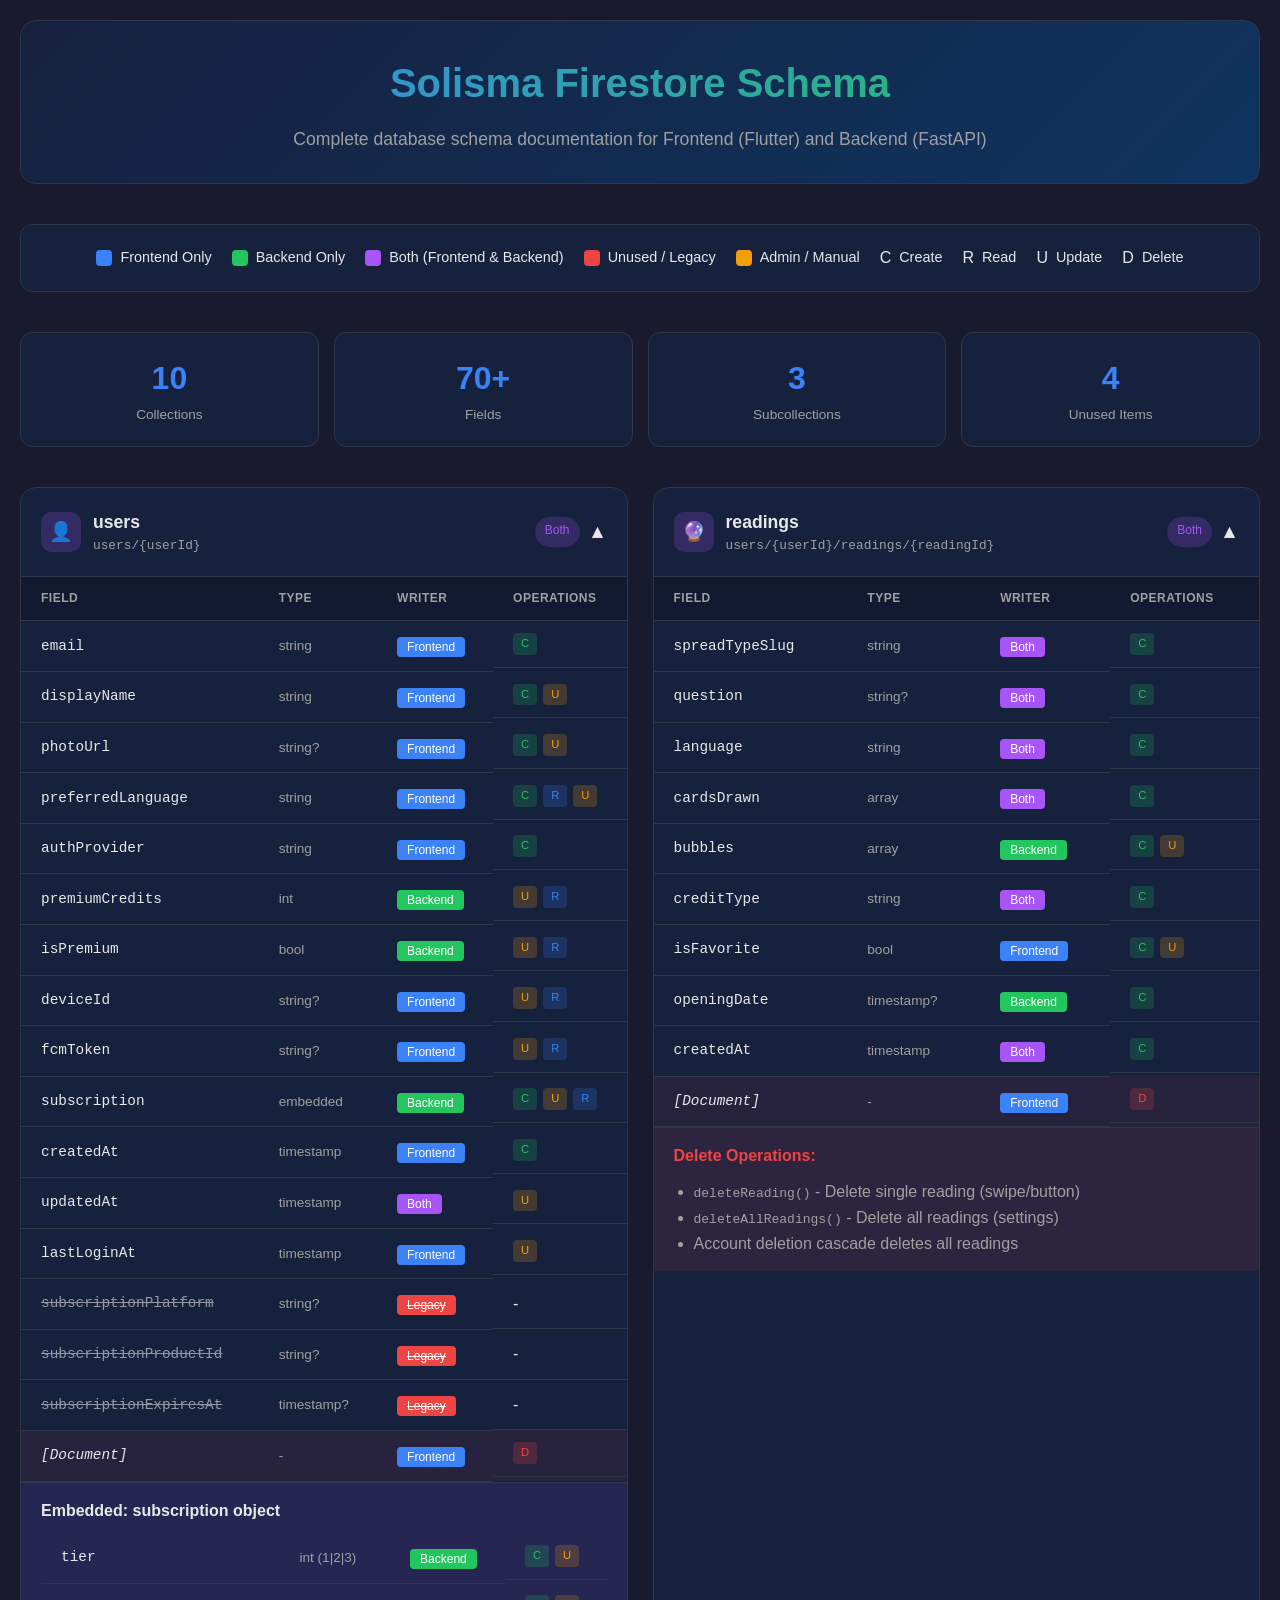
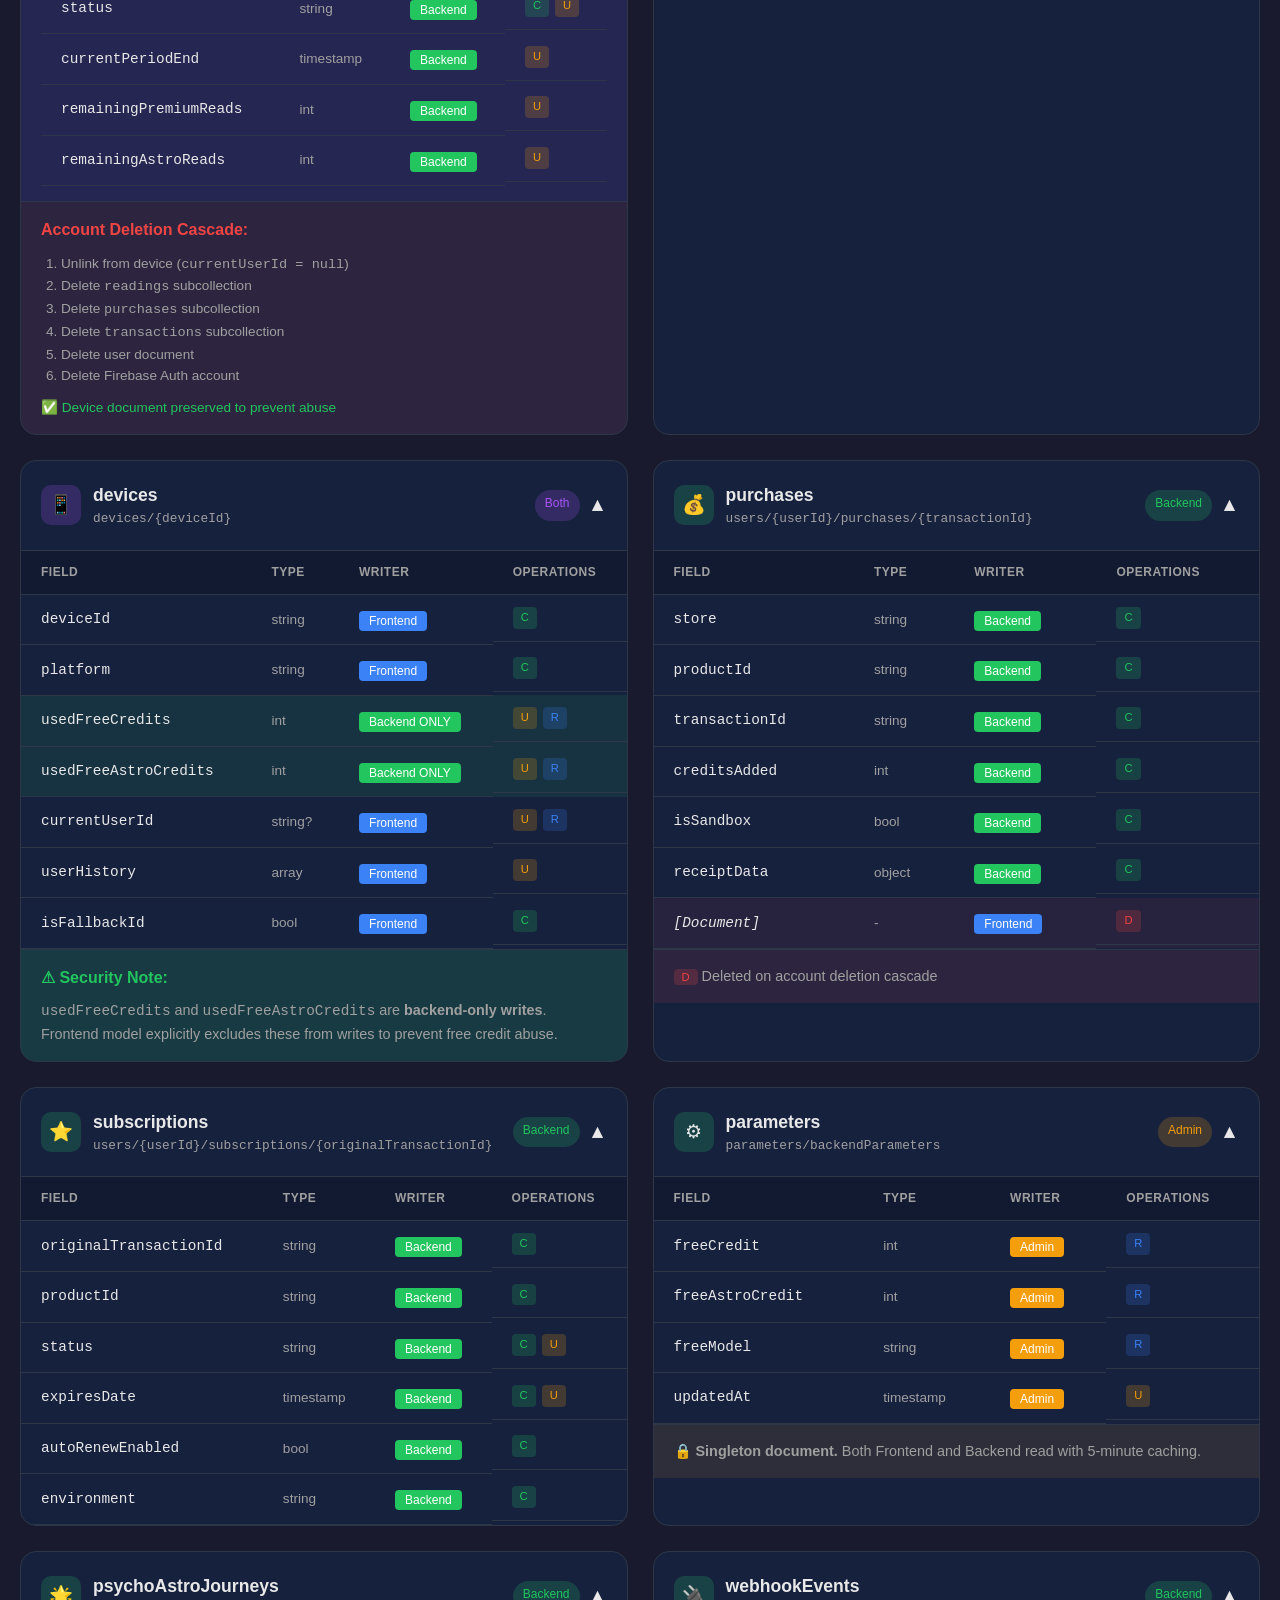
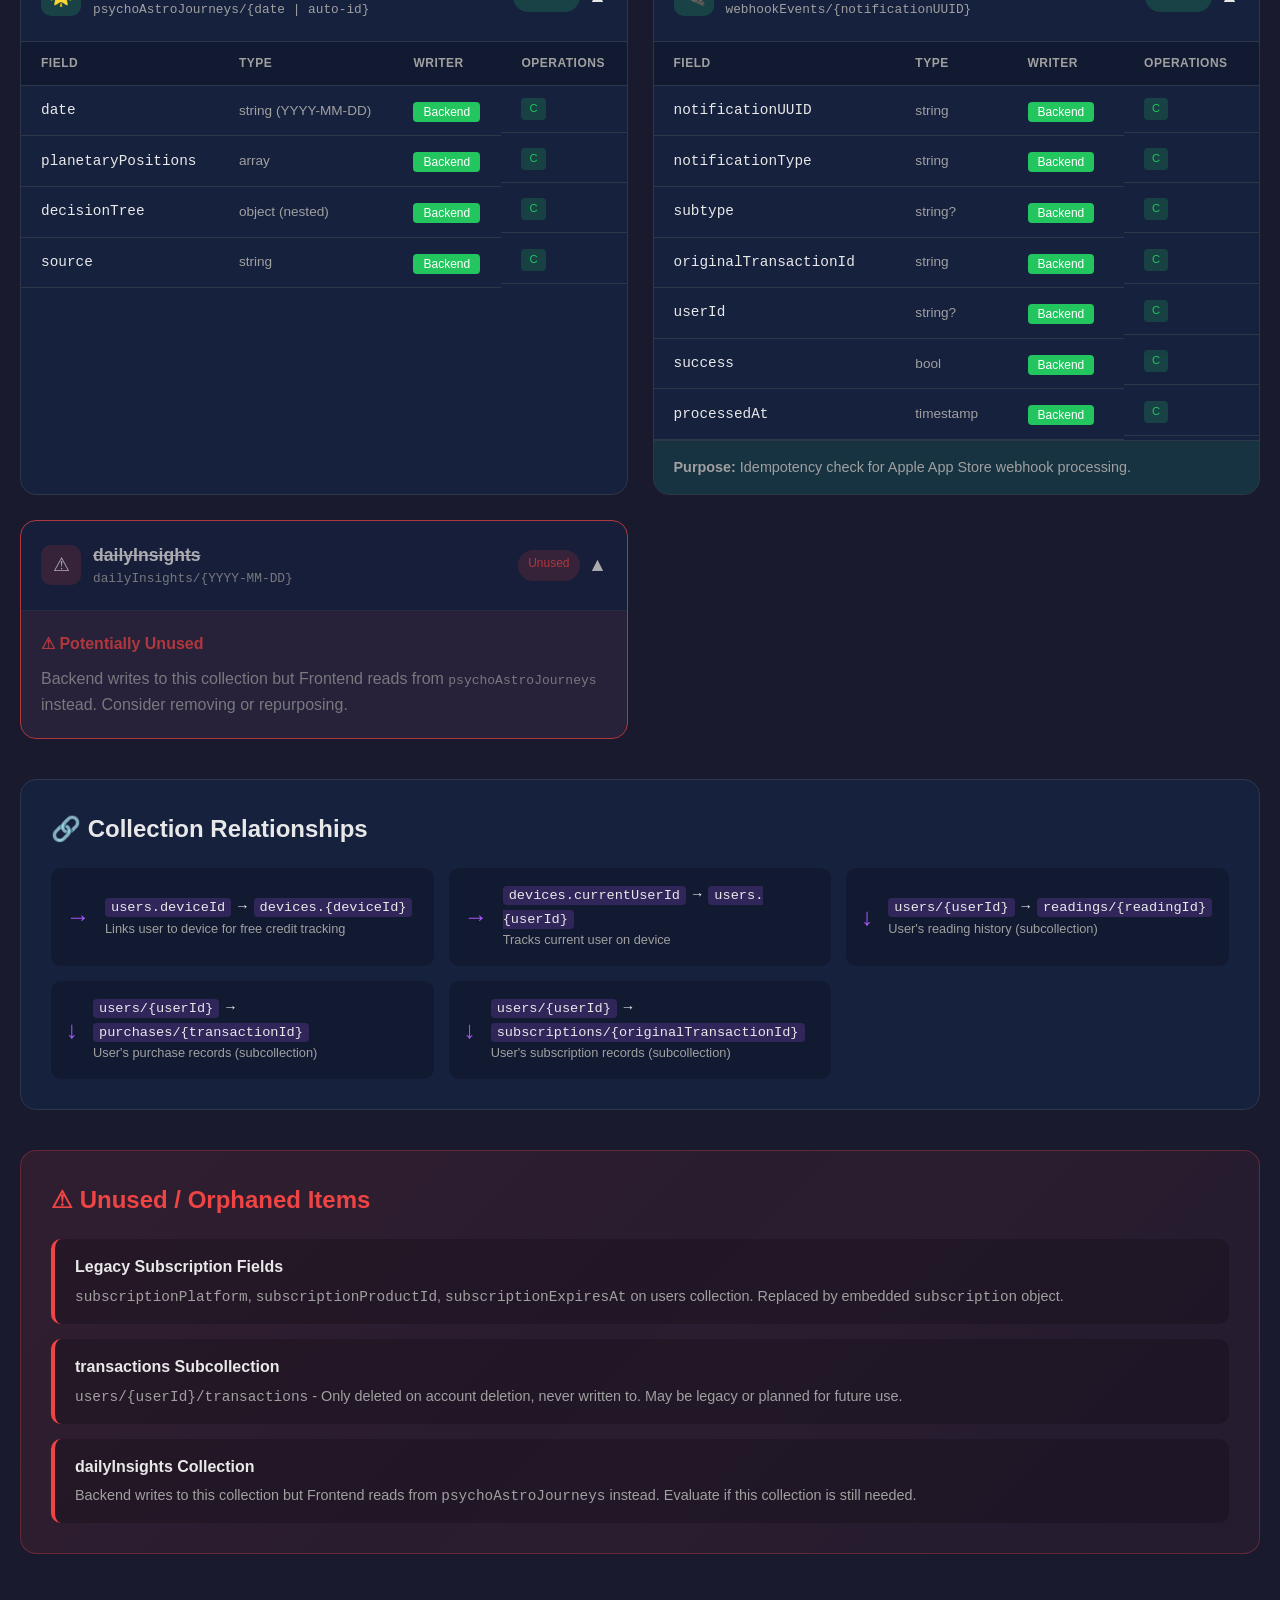
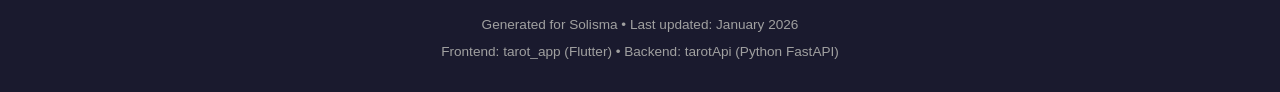
==== commit b9908389: "Rename Tarotum to Solisma across all legal documents Co-Authored-By: Claude Opus 4.6 <noreply@anthro" ====
--- a/firestore-schema.html
+++ b/firestore-schema.html
@@ -3,7 +3,7 @@
 <head>
     <meta charset="UTF-8">
     <meta name="viewport" content="width=device-width, initial-scale=1.0">
-    <title>Tarotum - Firestore Schema Documentation</title>
+    <title>Solisma - Firestore Schema Documentation</title>
     <style>
         :root {
             --frontend-color: #3b82f6;
@@ -412,7 +412,7 @@
 <body>
     <div class="container">
         <header>
-            <h1>Tarotum Firestore Schema</h1>
+            <h1>Solisma Firestore Schema</h1>
             <p>Complete database schema documentation for Frontend (Flutter) and Backend (FastAPI)</p>
         </header>
 
@@ -1279,7 +1279,7 @@
         </div>
 
         <footer>
-            <p>Generated for Tarotum &bull; Last updated: January 2026</p>
+            <p>Generated for Solisma &bull; Last updated: January 2026</p>
             <p style="margin-top: 5px;">Frontend: tarot_app (Flutter) &bull; Backend: tarotApi (Python FastAPI)</p>
         </footer>
     </div>
